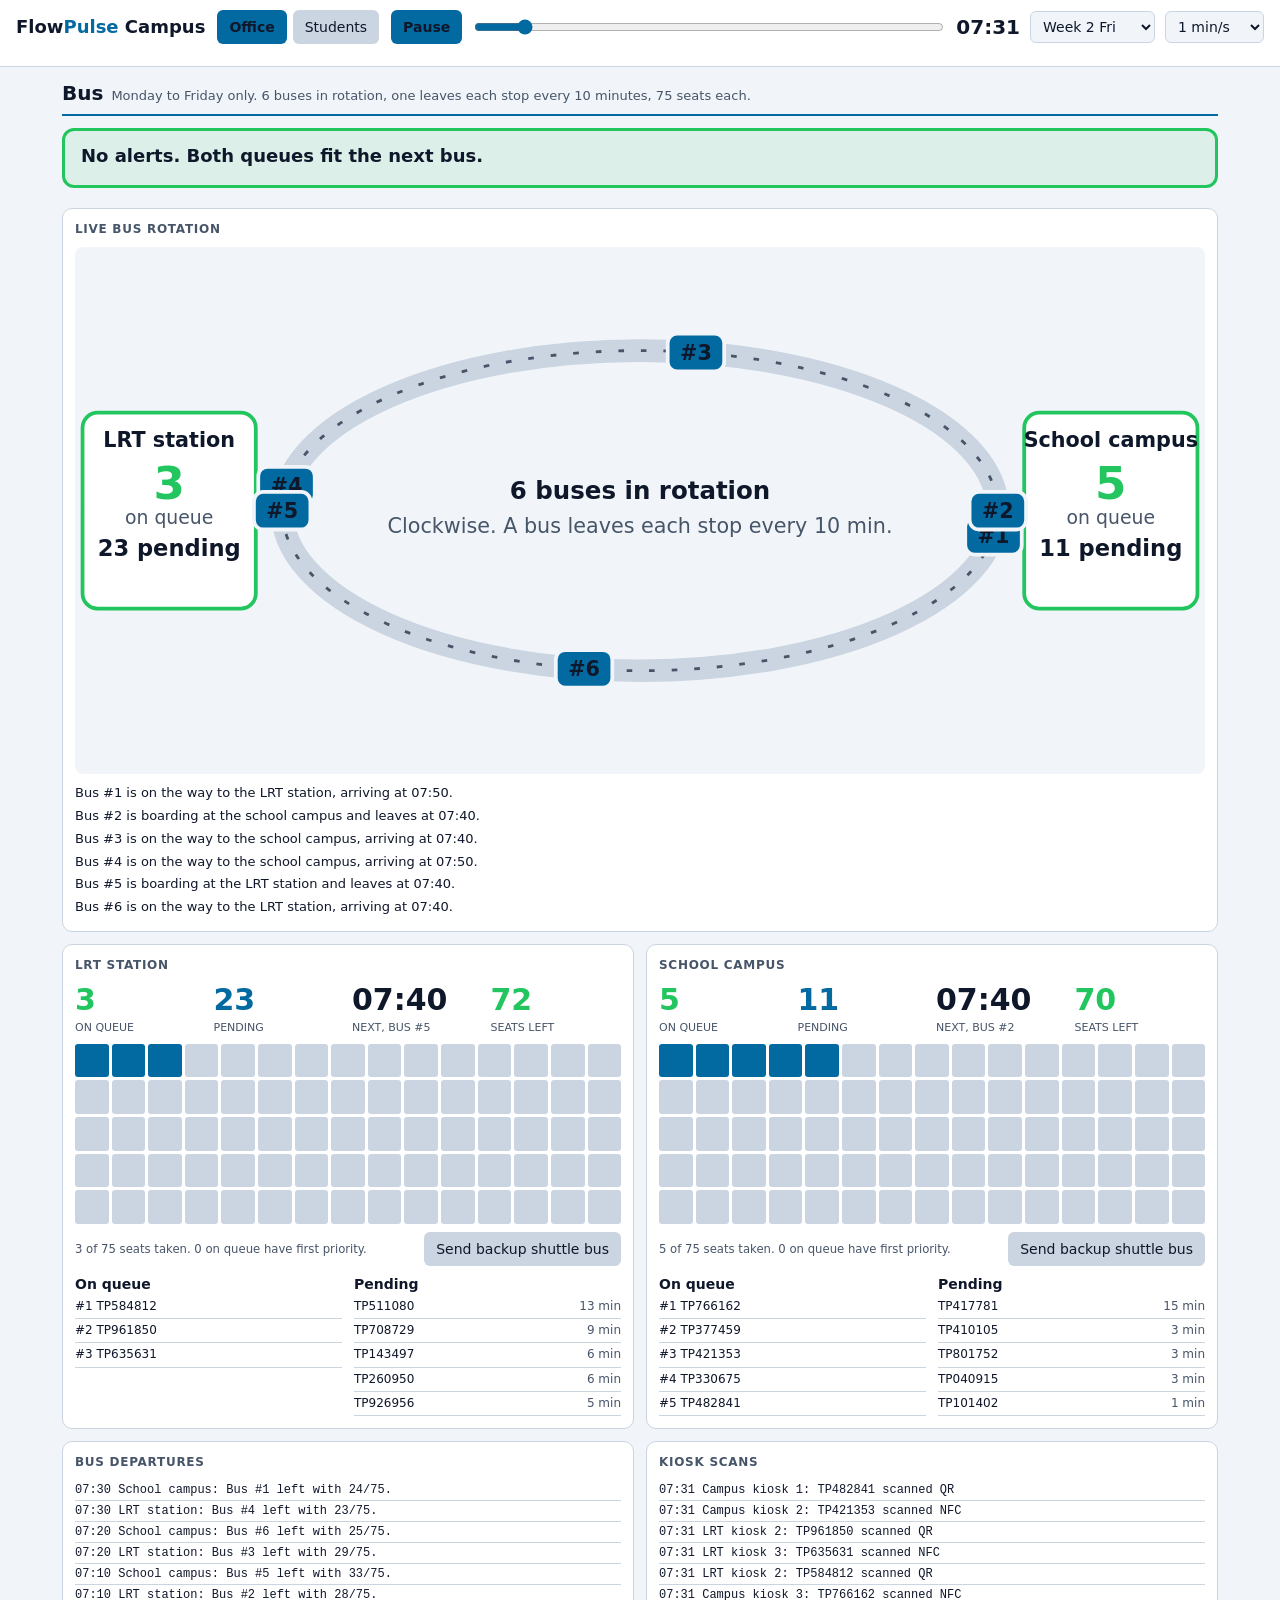
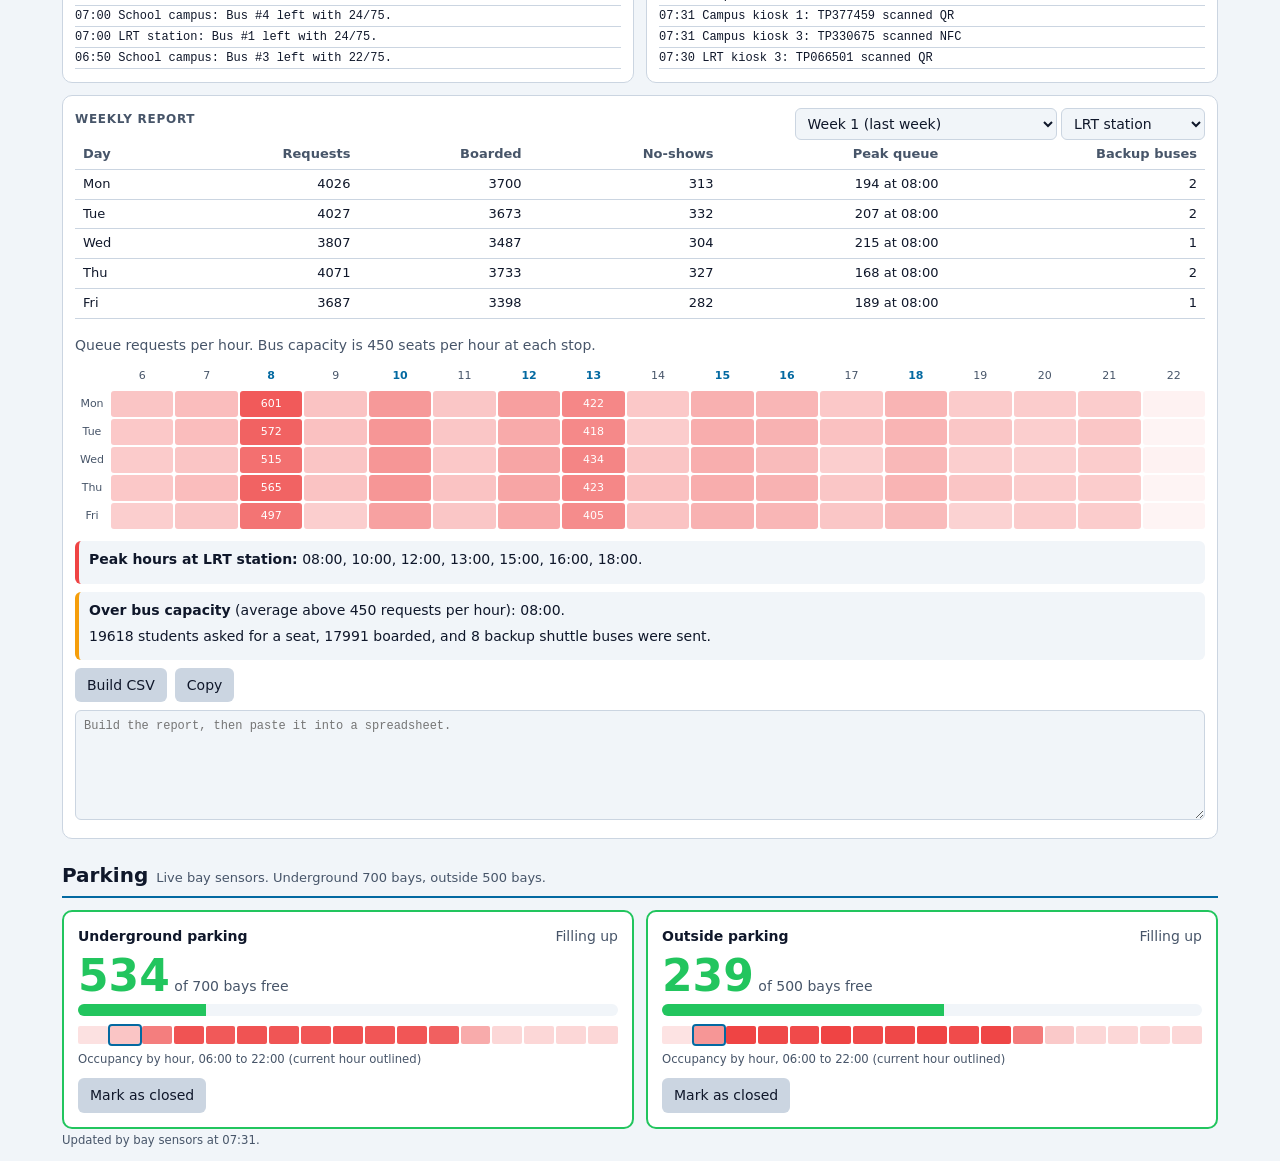
==== index.html @ 13218a38 "Add files via upload" ====
<!DOCTYPE html>
<html lang="en">
<head>
<meta charset="utf-8">
<meta name="viewport" content="width=device-width, initial-scale=1, viewport-fit=cover">
<title>FlowPulse Campus</title>
<link rel="icon" href="assets/favicon.svg" type="image/svg+xml">
<link rel="stylesheet" href="css/main.css">
<link rel="stylesheet" href="css/components.css">
</head>
<body>
<header>
<div class="logo">Flow<i>Pulse</i> Campus</div>
<nav><button id="nO" class="on" onclick="view('office')">Office</button><button id="nS" onclick="view('student')">Students</button></nav>
<div class="ctl"><button id="play" class="pri" onclick="toggle()">Pause</button><input id="sl" type="range" min="360" max="1320" step="1" aria-label="Time of day"><span class="clock" id="clk"></span>
<select id="day" aria-label="Simulated day"></select>
<select id="spd" aria-label="Speed"><option value="1">1 min/s</option><option value="2">2 min/s</option><option value="6">6 min/s</option><option value="20">20 min/s</option></select></div>
<div class="note" id="note" role="status"></div>
</header>

<main id="office" class="wrap">
<section>
<h1 class="sh">Bus<small>Monday to Friday only. 6 buses in rotation, one leaves each stop every 10 minutes, 75 seats each.</small></h1>
<div id="alerts"></div>
<div class="card"><h2>Live bus rotation</h2><div id="map"></div></div>
<div class="twoeq" id="stops"></div>
<div class="twoeq">
<div class="card"><h2>Bus departures</h2><div class="log" id="deps"></div></div>
<div class="card"><h2>Kiosk scans</h2><div class="log" id="scans"></div></div>
</div>
<div class="card"><div class="row"><h2>Weekly report</h2><span><select id="wk" aria-label="Week"></select> <select id="ws" aria-label="Stop"><option value="L">LRT station</option><option value="C">School campus</option></select></span></div>
<div id="wsum"></div>
<div class="mut" style="margin:4px 0 8px">Queue requests per hour. Bus capacity is 450 seats per hour at each stop.</div>
<div class="heat"><div class="hg" id="grid"></div></div>
<div id="ins" style="margin-top:12px"></div>
<div class="row" style="justify-content:flex-start"><button onclick="report()">Build CSV</button><button onclick="copyRep()">Copy</button><small id="repmsg"></small></div>
<textarea id="rep" readonly placeholder="Build the report, then paste it into a spreadsheet."></textarea></div>
</section>
<section>
<h1 class="sh">Parking<small>Live bay sensors. Underground 700 bays, outside 500 bays.</small></h1>
<div id="parkO"></div>
</section>
</main>

<main id="student" class="wrap">
<section><h1 class="sh">Bus<small>Monday to Friday only</small></h1><div class="card" id="busS"></div></section>
<section><h1 class="sh">Parking</h1><div id="parkS"></div></section>
</main>

<script src="js/config.js"></script>
<script src="js/mockData.js"></script>
<script src="js/queue.js"></script>
<script src="js/history.js"></script>
<script src="js/parking.js"></script>
<script src="js/map.js"></script>
<script src="js/office.js"></script>
<script src="js/student.js"></script>
<script src="js/app.js"></script>
</body>
</html>
---- css/main.css ----
/* FlowPulse Campus - main.css
   Design tokens, base elements, header and page layout. */

:root{--bg:#0F172A;--panel:#1E293B;--line:#334155;--tx:#E2E8F0;--mut:#94A3B8;--ok:#22C55E;--warn:#F59E0B;--crit:#EF4444;--acc:#38BDF8;--hot:239,68,68;color-scheme:dark;box-sizing:border-box;padding-top:env(safe-area-inset-top,0px);padding-bottom:env(safe-area-inset-bottom,0px)}
@media (prefers-color-scheme:light){:root{--bg:#F1F5F9;--panel:#FFFFFF;--line:#CBD5E1;--tx:#0F172A;--mut:#475569;--acc:#0369A1;color-scheme:light}}
html{scroll-padding-top:env(safe-area-inset-top,0px)}
*{box-sizing:border-box}
body{margin:0;background:var(--bg);color:var(--tx);font:14px/1.45 Inter,"Segoe UI",system-ui,sans-serif}
button,select{font:inherit;color:inherit}
button{background:var(--line);border:0;border-radius:6px;padding:7px 12px;cursor:pointer;min-height:34px}
button:hover{filter:brightness(1.15)}
button:focus-visible,select:focus-visible{outline:2px solid var(--acc);outline-offset:2px}
button.pri,button.on{background:var(--acc);color:#0F172A;font-weight:600}
button:disabled{opacity:.45;cursor:not-allowed}
button.big{width:100%;padding:14px;font-size:16px;min-height:48px;margin-top:8px}
select{background:var(--bg);border:1px solid var(--line);border-radius:6px;padding:6px 8px}
header{display:flex;flex-wrap:wrap;gap:12px;align-items:center;padding:10px 16px;border-bottom:1px solid var(--line);background:var(--panel)}
.logo{font-weight:700;font-size:18px}.logo i{color:var(--acc);font-style:normal}
nav{display:flex;gap:6px}
.clock{font-size:20px;font-weight:700;font-variant-numeric:tabular-nums;min-width:62px}
.ctl{display:flex;align-items:center;gap:10px;flex:1;min-width:260px;flex-wrap:wrap}
.ctl input[type=range]{flex:1;min-width:120px;accent-color:var(--acc)}
.note{flex-basis:100%;font-size:13px;color:var(--warn);min-height:0}
.wrap{max-width:1180px;margin:0 auto;padding:12px;display:flex;flex-direction:column;gap:22px}
section{display:flex;flex-direction:column;gap:12px;min-width:0}
.sh{font-size:20px;margin:0;font-weight:700;padding-bottom:6px;border-bottom:2px solid var(--acc)}
.sh small{font-size:13px;font-weight:400;color:var(--mut);margin-left:8px}
.twoeq{display:grid;grid-template-columns:1fr 1fr;gap:12px;align-items:start}
#student{display:none;max-width:560px}
#student .twoeq{grid-template-columns:1fr}
body.sv #office{display:none}body.sv #student{display:flex}
@media (max-width:900px){.twoeq,.lg{grid-template-columns:1fr}}
---- css/components.css ----
/* FlowPulse Campus - components.css
   Cards, alerts, queue panels, seat grid, map, heatmap, tables, parking and student tiles. */

.abig{border:3px solid var(--crit);background:rgba(239,68,68,.14);border-radius:12px;padding:18px;display:flex;gap:16px;align-items:center;justify-content:space-between;flex-wrap:wrap;margin-bottom:8px}
.abig h3{margin:0 0 4px;font-size:24px}.abig p{margin:0;font-size:16px}
.abig button{font-size:18px;padding:14px 22px;background:var(--crit);color:#fff;font-weight:700;min-height:56px}
.abig.ok{border-color:var(--ok);background:rgba(34,197,94,.1)}.abig.ok h3{font-size:18px}.abig.calm{padding:12px 16px}
.card{background:var(--panel);border:1px solid var(--line);border-radius:10px;padding:12px;min-width:0}
h2{font-size:12px;text-transform:uppercase;color:var(--mut);margin:0 0 8px;font-weight:600;letter-spacing:.06em}
.mks{display:grid;grid-template-columns:repeat(4,1fr);gap:8px;margin-bottom:8px}
.mk b{display:block;font-size:30px;line-height:1.1;font-weight:700;font-variant-numeric:tabular-nums}
.mk small{font-size:11px;text-transform:uppercase}
.item{border-left:4px solid var(--mut);background:var(--bg);border-radius:6px;padding:8px 10px;margin-bottom:8px}
.item.crit{border-color:var(--crit)}.item.warn{border-color:var(--warn)}.item.ok{border-color:var(--ok)}.item.info{border-color:var(--acc)}
.item p{margin:0 0 6px}.mut,small{color:var(--mut)}
.bar{display:flex;height:12px;background:var(--bg);border-radius:6px;overflow:hidden;margin:6px 0 4px}.bar span{display:block;height:100%}
.row{display:flex;justify-content:space-between;align-items:center;gap:8px;flex-wrap:wrap}
.seats{display:grid;grid-template-columns:repeat(15,1fr);gap:3px;margin:8px 0}.seats i{aspect-ratio:1;border-radius:3px}
.lg{display:grid;grid-template-columns:1fr 1fr;gap:12px}
.lg ol{margin:0;padding:0;list-style:none;font-size:12px}.lg li{padding:3px 0;border-bottom:1px solid var(--line);display:flex;justify-content:space-between;gap:6px;font-variant-numeric:tabular-nums}
.pill{font-size:11px;border-radius:10px;padding:1px 7px;background:var(--warn);color:#0F172A;font-weight:600}
svg.map{width:100%;height:auto;display:block;background:var(--bg);border-radius:8px}
.blines{margin-top:8px;font-size:13px}.blines div{padding:2px 0}
.heat{overflow-x:auto}
.hg{display:grid;grid-template-columns:34px repeat(17,minmax(28px,1fr));gap:2px;min-width:580px;font-size:11px;color:var(--mut)}
.hg div{height:26px;border-radius:3px;display:flex;align-items:center;justify-content:center}
.hg .pk{color:var(--acc);font-weight:700}
.tbl{width:100%;border-collapse:collapse;font-size:13px;margin-bottom:12px;font-variant-numeric:tabular-nums}
.tbl th,.tbl td{padding:5px 8px;text-align:right;border-bottom:1px solid var(--line)}
.tbl th:first-child,.tbl td:first-child{text-align:left}.tbl th{color:var(--mut);font-weight:600}
.tblw{overflow-x:auto}
.log{font:12px ui-monospace,Consolas,monospace;max-height:190px;overflow:auto}
.log div{padding:3px 0;border-bottom:1px solid var(--line)}
textarea{width:100%;height:110px;background:var(--bg);border:1px solid var(--line);border-radius:6px;color:var(--tx);font:12px ui-monospace,Consolas,monospace;padding:8px;margin-top:8px}
.lot{background:var(--panel);border:2px solid var(--line);border-radius:10px;padding:14px}
.lot.ok{border-color:var(--ok)}.lot.warn{border-color:var(--warn)}.lot.crit{border-color:var(--crit)}
.lot b.n{font-size:44px;line-height:1;font-variant-numeric:tabular-nums}
.lot.sv b.n{font-size:88px;font-weight:800}.lot.sv .of{font-size:18px}.lot.sv .nm{font-size:20px}
.strip{display:grid;grid-template-columns:repeat(17,1fr);gap:2px;margin:10px 0 4px}.strip i{height:18px;border-radius:2px}
.tiles{display:grid;grid-template-columns:1fr 1fr;gap:10px;margin:10px 0}
.tile{background:var(--panel);border-radius:10px;padding:12px 8px;text-align:center}
.tile b{display:block;font-size:64px;line-height:1;font-weight:800;font-variant-numeric:tabular-nums}
.tile span{font-size:15px;color:var(--mut)}
.state{border:2px solid var(--line);border-radius:10px;padding:14px;margin-top:10px;background:var(--bg)}
.state.ok{border-color:var(--ok)}.state.warn{border-color:var(--warn)}.state.crit{border-color:var(--crit)}.state.info{border-color:var(--acc)}
.state p{margin:6px 0}
@media (max-width:640px){.mk b{font-size:24px}}
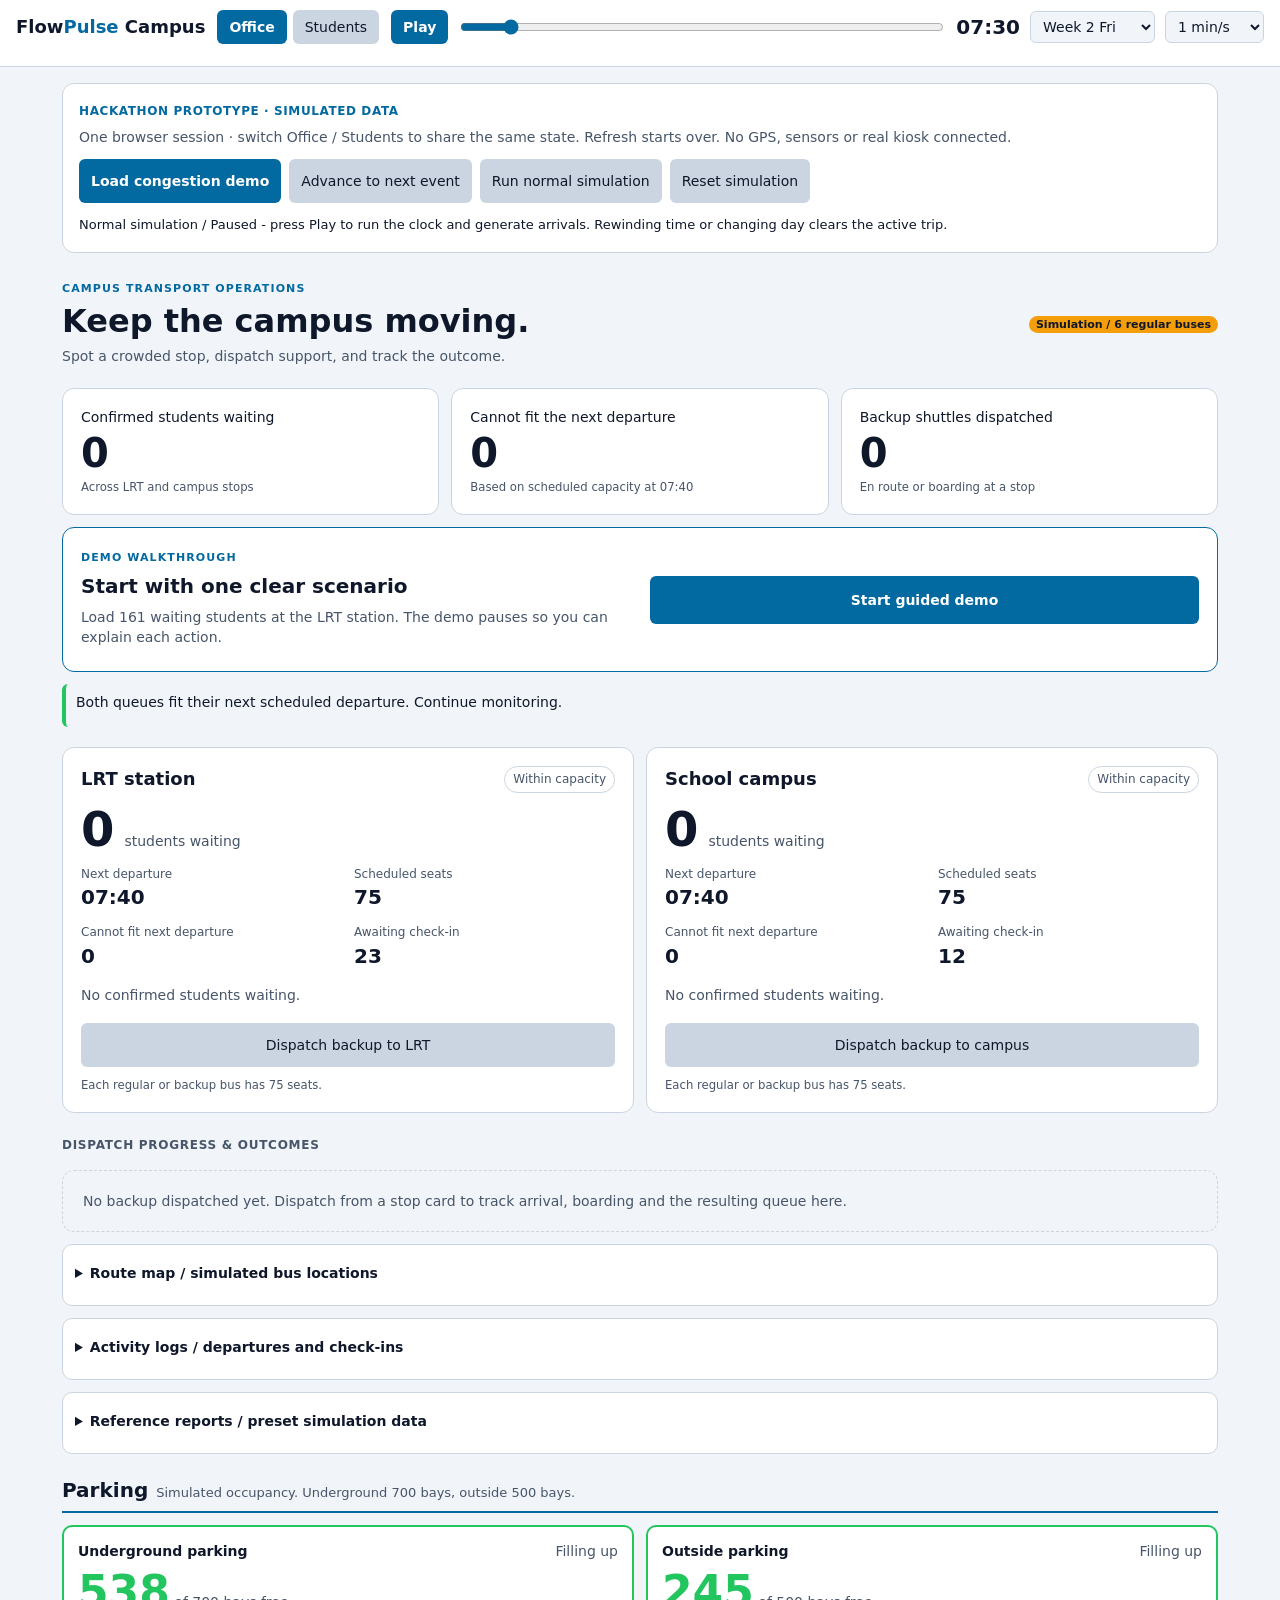
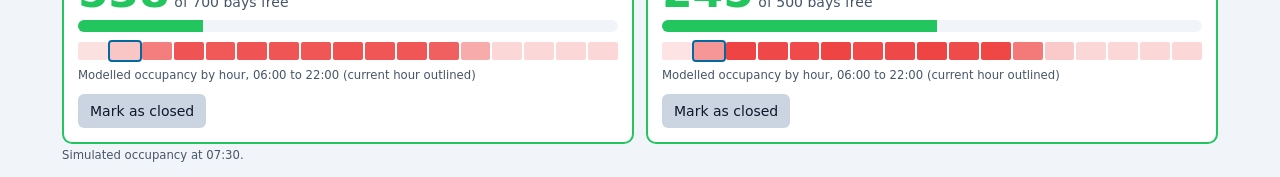
==== commit b75301b6: "Add files via upload" ====
--- a/index.html
+++ b/index.html
@@ -1,60 +1,76 @@
-<!DOCTYPE html>
-<html lang="en">
-<head>
-<meta charset="utf-8">
-<meta name="viewport" content="width=device-width, initial-scale=1, viewport-fit=cover">
-<title>FlowPulse Campus</title>
-<link rel="icon" href="assets/favicon.svg" type="image/svg+xml">
-<link rel="stylesheet" href="css/main.css">
-<link rel="stylesheet" href="css/components.css">
-</head>
-<body>
-<header>
-<div class="logo">Flow<i>Pulse</i> Campus</div>
-<nav><button id="nO" class="on" onclick="view('office')">Office</button><button id="nS" onclick="view('student')">Students</button></nav>
-<div class="ctl"><button id="play" class="pri" onclick="toggle()">Pause</button><input id="sl" type="range" min="360" max="1320" step="1" aria-label="Time of day"><span class="clock" id="clk"></span>
-<select id="day" aria-label="Simulated day"></select>
-<select id="spd" aria-label="Speed"><option value="1">1 min/s</option><option value="2">2 min/s</option><option value="6">6 min/s</option><option value="20">20 min/s</option></select></div>
-<div class="note" id="note" role="status"></div>
-</header>
-
-<main id="office" class="wrap">
-<section>
-<h1 class="sh">Bus<small>Monday to Friday only. 6 buses in rotation, one leaves each stop every 10 minutes, 75 seats each.</small></h1>
-<div id="alerts"></div>
-<div class="card"><h2>Live bus rotation</h2><div id="map"></div></div>
-<div class="twoeq" id="stops"></div>
-<div class="twoeq">
-<div class="card"><h2>Bus departures</h2><div class="log" id="deps"></div></div>
-<div class="card"><h2>Kiosk scans</h2><div class="log" id="scans"></div></div>
-</div>
-<div class="card"><div class="row"><h2>Weekly report</h2><span><select id="wk" aria-label="Week"></select> <select id="ws" aria-label="Stop"><option value="L">LRT station</option><option value="C">School campus</option></select></span></div>
-<div id="wsum"></div>
-<div class="mut" style="margin:4px 0 8px">Queue requests per hour. Bus capacity is 450 seats per hour at each stop.</div>
-<div class="heat"><div class="hg" id="grid"></div></div>
-<div id="ins" style="margin-top:12px"></div>
-<div class="row" style="justify-content:flex-start"><button onclick="report()">Build CSV</button><button onclick="copyRep()">Copy</button><small id="repmsg"></small></div>
-<textarea id="rep" readonly placeholder="Build the report, then paste it into a spreadsheet."></textarea></div>
-</section>
-<section>
-<h1 class="sh">Parking<small>Live bay sensors. Underground 700 bays, outside 500 bays.</small></h1>
-<div id="parkO"></div>
-</section>
-</main>
-
-<main id="student" class="wrap">
-<section><h1 class="sh">Bus<small>Monday to Friday only</small></h1><div class="card" id="busS"></div></section>
-<section><h1 class="sh">Parking</h1><div id="parkS"></div></section>
-</main>
-
-<script src="js/config.js"></script>
-<script src="js/mockData.js"></script>
-<script src="js/queue.js"></script>
-<script src="js/history.js"></script>
-<script src="js/parking.js"></script>
-<script src="js/map.js"></script>
-<script src="js/office.js"></script>
-<script src="js/student.js"></script>
-<script src="js/app.js"></script>
-</body>
-</html>
+<!DOCTYPE html>
+<html lang="en">
+<head>
+<meta charset="utf-8">
+<meta name="viewport" content="width=device-width, initial-scale=1, viewport-fit=cover">
+<title>FlowPulse Campus</title>
+<link rel="icon" href="assets/favicon.svg" type="image/svg+xml">
+<link rel="stylesheet" href="css/main.css">
+<link rel="stylesheet" href="css/components.css">
+</head>
+<body>
+<header>
+<div class="logo">Flow<i>Pulse</i> Campus</div>
+<nav><button id="nO" class="on" onclick="view('office')">Office</button><button id="nS" onclick="view('student')">Students</button></nav>
+<div class="ctl"><button id="play" class="pri" onclick="toggle()">Pause</button><input id="sl" type="range" min="360" max="1340" step="1" aria-label="Time of day"><span class="clock" id="clk"></span>
+<select id="day" aria-label="Simulated day"></select>
+<select id="spd" aria-label="Speed"><option value="1">1 min/s</option><option value="2">2 min/s</option><option value="6">6 min/s</option><option value="20">20 min/s</option></select></div>
+<div class="note" id="note" role="status"></div>
+</header>
+<aside class="demo-bar">
+<div><strong>HACKATHON PROTOTYPE · SIMULATED DATA</strong><p>One browser session · switch Office / Students to share the same state. Refresh starts over. No GPS, sensors or real kiosk connected.</p></div>
+<div class="demo-actions"><button class="pri" onclick="loadDemo()">Load congestion demo</button><button onclick="advanceDemo()">Advance to next event</button><button onclick="resumeTraffic()">Run normal simulation</button><button onclick="resetDemo()">Reset simulation</button></div>
+<div id="demoProgress" role="status"></div>
+</aside>
+
+<main id="office" class="wrap">
+<section>
+<div class="ops-heading"><div><span class="eyebrow">CAMPUS TRANSPORT OPERATIONS</span><h1>Keep the campus moving.</h1><p>Spot a crowded stop, dispatch support, and track the outcome.</p></div><span class="pill">Simulation / 6 regular buses</span></div>
+<div id="overview" class="overview"></div>
+<div id="guide"></div>
+<div id="alerts"></div>
+<div class="twoeq" id="stops"></div>
+<section class="response-section"><h2>Dispatch progress &amp; outcomes</h2><div id="responses"></div></section>
+<details class="card secondary"><summary>Route map / simulated bus locations</summary><div id="map"></div></details>
+<details class="card secondary"><summary>Activity logs / departures and check-ins</summary>
+<div class="twoeq">
+<div class="card"><h2>Bus departures</h2><div class="log" id="deps"></div></div>
+<div class="card"><h2>Kiosk scans</h2><div class="log" id="scans"></div></div>
+</div>
+</details>
+<details class="card secondary"><summary>Reference reports / preset simulation data</summary><div class="row"><h2>Preset simulation report</h2><span><select id="wk" aria-label="Week"></select> <select id="ws" aria-label="Stop"><option value="L">LRT station</option><option value="C">School campus</option></select></span></div>
+<p class="mut">Reference scenarios for two full simulated weeks, including future hours. This model automatically adds a backup at departures with over 150 queued students. It does not record your live demo actions or prove real-world impact.</p>
+<div id="wsum"></div>
+<div class="mut" style="margin:4px 0 8px">Queue requests per hour. Bus capacity is 450 seats per hour at each stop.</div>
+<div class="heat"><div class="hg" id="grid"></div></div>
+<div id="ins" style="margin-top:12px"></div>
+<div class="row" style="justify-content:flex-start"><button onclick="report()">Build CSV</button><button onclick="copyRep()">Copy</button><small id="repmsg"></small></div>
+<textarea id="rep" readonly placeholder="Build the report, then paste it into a spreadsheet."></textarea></details>
+</section>
+<section>
+<h1 class="sh">Parking<small>Simulated occupancy. Underground 700 bays, outside 500 bays.</small></h1>
+<div id="parkO"></div>
+</section>
+</main>
+
+<main id="student" class="wrap">
+<div class="student-context"><span>STUDENT SHUTTLE</span><small id="studentStatus"></small></div>
+
+<section aria-label="Your shuttle journey"><div class="card student-card" id="busS"></div></section>
+<details class="card secondary student-parking"><summary>Driving instead? Check parking availability</summary><p class="mut">Simulated parking data</p><div id="parkS"></div></details>
+<footer class="student-footer"><p>Prototype with simulated data. This page shares state with the Office view in the same browser tab.</p><a href="#office">Presenter: return to Office demo</a></footer>
+</main>
+
+<script src="js/config.js"></script>
+<script src="js/mockData.js"></script>
+<script src="js/queue.js"></script>
+<script src="js/history.js"></script>
+<script src="js/parking.js"></script>
+<script src="js/map.js"></script>
+<script src="js/operations.js"></script>
+<script src="js/office.js"></script>
+<script src="js/student.js"></script>
+<script src="js/app.js"></script>
+</body>
+</html>
+
--- a/css/main.css
+++ b/css/main.css
@@ -30,3 +30,4 @@
 #student .twoeq{grid-template-columns:1fr}
 body.sv #office{display:none}body.sv #student{display:flex}
 @media (max-width:900px){.twoeq,.lg{grid-template-columns:1fr}}
+
--- a/css/components.css
+++ b/css/components.css
@@ -1,47 +1,77 @@
-/* FlowPulse Campus - components.css
-   Cards, alerts, queue panels, seat grid, map, heatmap, tables, parking and student tiles. */
-
-.abig{border:3px solid var(--crit);background:rgba(239,68,68,.14);border-radius:12px;padding:18px;display:flex;gap:16px;align-items:center;justify-content:space-between;flex-wrap:wrap;margin-bottom:8px}
-.abig h3{margin:0 0 4px;font-size:24px}.abig p{margin:0;font-size:16px}
-.abig button{font-size:18px;padding:14px 22px;background:var(--crit);color:#fff;font-weight:700;min-height:56px}
-.abig.ok{border-color:var(--ok);background:rgba(34,197,94,.1)}.abig.ok h3{font-size:18px}.abig.calm{padding:12px 16px}
-.card{background:var(--panel);border:1px solid var(--line);border-radius:10px;padding:12px;min-width:0}
-h2{font-size:12px;text-transform:uppercase;color:var(--mut);margin:0 0 8px;font-weight:600;letter-spacing:.06em}
-.mks{display:grid;grid-template-columns:repeat(4,1fr);gap:8px;margin-bottom:8px}
-.mk b{display:block;font-size:30px;line-height:1.1;font-weight:700;font-variant-numeric:tabular-nums}
-.mk small{font-size:11px;text-transform:uppercase}
-.item{border-left:4px solid var(--mut);background:var(--bg);border-radius:6px;padding:8px 10px;margin-bottom:8px}
-.item.crit{border-color:var(--crit)}.item.warn{border-color:var(--warn)}.item.ok{border-color:var(--ok)}.item.info{border-color:var(--acc)}
-.item p{margin:0 0 6px}.mut,small{color:var(--mut)}
-.bar{display:flex;height:12px;background:var(--bg);border-radius:6px;overflow:hidden;margin:6px 0 4px}.bar span{display:block;height:100%}
-.row{display:flex;justify-content:space-between;align-items:center;gap:8px;flex-wrap:wrap}
-.seats{display:grid;grid-template-columns:repeat(15,1fr);gap:3px;margin:8px 0}.seats i{aspect-ratio:1;border-radius:3px}
-.lg{display:grid;grid-template-columns:1fr 1fr;gap:12px}
-.lg ol{margin:0;padding:0;list-style:none;font-size:12px}.lg li{padding:3px 0;border-bottom:1px solid var(--line);display:flex;justify-content:space-between;gap:6px;font-variant-numeric:tabular-nums}
-.pill{font-size:11px;border-radius:10px;padding:1px 7px;background:var(--warn);color:#0F172A;font-weight:600}
-svg.map{width:100%;height:auto;display:block;background:var(--bg);border-radius:8px}
-.blines{margin-top:8px;font-size:13px}.blines div{padding:2px 0}
-.heat{overflow-x:auto}
-.hg{display:grid;grid-template-columns:34px repeat(17,minmax(28px,1fr));gap:2px;min-width:580px;font-size:11px;color:var(--mut)}
-.hg div{height:26px;border-radius:3px;display:flex;align-items:center;justify-content:center}
-.hg .pk{color:var(--acc);font-weight:700}
-.tbl{width:100%;border-collapse:collapse;font-size:13px;margin-bottom:12px;font-variant-numeric:tabular-nums}
-.tbl th,.tbl td{padding:5px 8px;text-align:right;border-bottom:1px solid var(--line)}
-.tbl th:first-child,.tbl td:first-child{text-align:left}.tbl th{color:var(--mut);font-weight:600}
-.tblw{overflow-x:auto}
-.log{font:12px ui-monospace,Consolas,monospace;max-height:190px;overflow:auto}
-.log div{padding:3px 0;border-bottom:1px solid var(--line)}
-textarea{width:100%;height:110px;background:var(--bg);border:1px solid var(--line);border-radius:6px;color:var(--tx);font:12px ui-monospace,Consolas,monospace;padding:8px;margin-top:8px}
-.lot{background:var(--panel);border:2px solid var(--line);border-radius:10px;padding:14px}
-.lot.ok{border-color:var(--ok)}.lot.warn{border-color:var(--warn)}.lot.crit{border-color:var(--crit)}
-.lot b.n{font-size:44px;line-height:1;font-variant-numeric:tabular-nums}
-.lot.sv b.n{font-size:88px;font-weight:800}.lot.sv .of{font-size:18px}.lot.sv .nm{font-size:20px}
-.strip{display:grid;grid-template-columns:repeat(17,1fr);gap:2px;margin:10px 0 4px}.strip i{height:18px;border-radius:2px}
-.tiles{display:grid;grid-template-columns:1fr 1fr;gap:10px;margin:10px 0}
-.tile{background:var(--panel);border-radius:10px;padding:12px 8px;text-align:center}
-.tile b{display:block;font-size:64px;line-height:1;font-weight:800;font-variant-numeric:tabular-nums}
-.tile span{font-size:15px;color:var(--mut)}
-.state{border:2px solid var(--line);border-radius:10px;padding:14px;margin-top:10px;background:var(--bg)}
-.state.ok{border-color:var(--ok)}.state.warn{border-color:var(--warn)}.state.crit{border-color:var(--crit)}.state.info{border-color:var(--acc)}
-.state p{margin:6px 0}
-@media (max-width:640px){.mk b{font-size:24px}}
+/* FlowPulse Campus - components.css
+   Cards, alerts, queue panels, seat grid, map, heatmap, tables, parking and student tiles. */
+
+.abig{border:3px solid var(--crit);background:rgba(239,68,68,.14);border-radius:12px;padding:18px;display:flex;gap:16px;align-items:center;justify-content:space-between;flex-wrap:wrap;margin-bottom:8px}
+.abig h3{margin:0 0 4px;font-size:24px}.abig p{margin:0;font-size:16px}
+.abig button{font-size:18px;padding:14px 22px;background:var(--crit);color:#fff;font-weight:700;min-height:56px}
+.abig.ok{border-color:var(--ok);background:rgba(34,197,94,.1)}.abig.ok h3{font-size:18px}.abig.calm{padding:12px 16px}
+.card{background:var(--panel);border:1px solid var(--line);border-radius:10px;padding:12px;min-width:0}
+h2{font-size:12px;text-transform:uppercase;color:var(--mut);margin:0 0 8px;font-weight:600;letter-spacing:.06em}
+.mks{display:grid;grid-template-columns:repeat(4,1fr);gap:8px;margin-bottom:8px}
+.mk b{display:block;font-size:30px;line-height:1.1;font-weight:700;font-variant-numeric:tabular-nums}
+.mk small{font-size:11px;text-transform:uppercase}
+.item{border-left:4px solid var(--mut);background:var(--bg);border-radius:6px;padding:8px 10px;margin-bottom:8px}
+.item.crit{border-color:var(--crit)}.item.warn{border-color:var(--warn)}.item.ok{border-color:var(--ok)}.item.info{border-color:var(--acc)}
+.item p{margin:0 0 6px}.mut,small{color:var(--mut)}
+.bar{display:flex;height:12px;background:var(--bg);border-radius:6px;overflow:hidden;margin:6px 0 4px}.bar span{display:block;height:100%}
+.row{display:flex;justify-content:space-between;align-items:center;gap:8px;flex-wrap:wrap}
+.seats{display:grid;grid-template-columns:repeat(15,1fr);gap:3px;margin:8px 0}.seats i{aspect-ratio:1;border-radius:3px}
+.lg{display:grid;grid-template-columns:1fr 1fr;gap:12px}
+.lg ol{margin:0;padding:0;list-style:none;font-size:12px}.lg li{padding:3px 0;border-bottom:1px solid var(--line);display:flex;justify-content:space-between;gap:6px;font-variant-numeric:tabular-nums}
+.pill{font-size:11px;border-radius:10px;padding:1px 7px;background:var(--warn);color:#0F172A;font-weight:600}
+svg.map{width:100%;height:auto;display:block;background:var(--bg);border-radius:8px}
+.blines{margin-top:8px;font-size:13px}.blines div{padding:2px 0}
+.heat{overflow-x:auto}
+.hg{display:grid;grid-template-columns:34px repeat(17,minmax(28px,1fr));gap:2px;min-width:580px;font-size:11px;color:var(--mut)}
+.hg div{height:26px;border-radius:3px;display:flex;align-items:center;justify-content:center}
+.hg .pk{color:var(--acc);font-weight:700}
+.tbl{width:100%;border-collapse:collapse;font-size:13px;margin-bottom:12px;font-variant-numeric:tabular-nums}
+.tbl th,.tbl td{padding:5px 8px;text-align:right;border-bottom:1px solid var(--line)}
+.tbl th:first-child,.tbl td:first-child{text-align:left}.tbl th{color:var(--mut);font-weight:600}
+.tblw{overflow-x:auto}
+.log{font:12px ui-monospace,Consolas,monospace;max-height:190px;overflow:auto}
+.log div{padding:3px 0;border-bottom:1px solid var(--line)}
+textarea{width:100%;height:110px;background:var(--bg);border:1px solid var(--line);border-radius:6px;color:var(--tx);font:12px ui-monospace,Consolas,monospace;padding:8px;margin-top:8px}
+.lot{background:var(--panel);border:2px solid var(--line);border-radius:10px;padding:14px}
+.lot.ok{border-color:var(--ok)}.lot.warn{border-color:var(--warn)}.lot.crit{border-color:var(--crit)}
+.lot b.n{font-size:44px;line-height:1;font-variant-numeric:tabular-nums}
+.lot.sv b.n{font-size:88px;font-weight:800}.lot.sv .of{font-size:18px}.lot.sv .nm{font-size:20px}
+.strip{display:grid;grid-template-columns:repeat(17,1fr);gap:2px;margin:10px 0 4px}.strip i{height:18px;border-radius:2px}
+.tiles{display:grid;grid-template-columns:1fr 1fr;gap:10px;margin:10px 0}
+.tile{background:var(--panel);border-radius:10px;padding:12px 8px;text-align:center}
+.tile b{display:block;font-size:64px;line-height:1;font-weight:800;font-variant-numeric:tabular-nums}
+.tile span{font-size:15px;color:var(--mut)}
+.state{border:2px solid var(--line);border-radius:10px;padding:14px;margin-top:10px;background:var(--bg)}
+.state.ok{border-color:var(--ok)}.state.warn{border-color:var(--warn)}.state.crit{border-color:var(--crit)}.state.info{border-color:var(--acc)}
+.state p{margin:6px 0}
+@media (max-width:640px){.mk b{font-size:24px}}
+.demo-bar{max-width:1156px;margin:16px auto 0;padding:16px;border:1px solid var(--acc);border-radius:12px;background:var(--panel)}
+.demo-bar strong{color:var(--acc);font-size:12px;letter-spacing:.05em}.demo-bar p{margin:6px 0 12px;color:var(--mut)}
+.demo-actions{display:flex;gap:8px;flex-wrap:wrap}.demo-actions button{min-height:44px}
+#demoProgress{margin-top:12px;font-size:13px;line-height:1.6}.position{font-size:44px;font-weight:800;color:var(--acc)}
+.route-details{margin-top:18px}.route-details summary{cursor:pointer;padding:10px 0;font-weight:600}
+@media(max-width:640px){.demo-bar{margin:12px}.mks{grid-template-columns:repeat(2,minmax(0,1fr))}.demo-actions button{flex:1}.tile b{font-size:48px}}
+.ops-heading{display:flex;align-items:center;justify-content:space-between;gap:16px;margin:12px 0 4px}.eyebrow{font-size:11px;font-weight:700;letter-spacing:.1em;color:var(--acc)}
+.ops-heading h1{font-size:32px;line-height:1.15;margin:6px 0}.ops-heading p{margin:6px 0;color:var(--mut)}
+.overview{display:grid;grid-template-columns:repeat(3,minmax(0,1fr));gap:12px}
+.summary-card{background:var(--panel);padding:18px;border:1px solid var(--line);border-radius:12px}.summary-card>span,.summary-card>small{display:block}.summary-card>strong{display:block;font-size:40px;line-height:1.3}.summary-card.attention{border-color:var(--warn)}.summary-card.attention>strong{color:var(--warn)}
+.next-action{border:1px solid var(--acc);border-radius:12px;padding:18px;display:flex;gap:20px;align-items:center;background:var(--panel)}.next-action>div{flex:1;min-width:0}.next-action h2{color:var(--tx);text-transform:none;font-size:20px;letter-spacing:0;margin:5px 0}.next-action p{margin:6px 0;color:var(--mut)}.next-action button{min-height:48px;max-width:100%;flex-shrink:0}
+.stop-card{padding:18px;border-radius:12px}.stop-card h2{font-size:18px;color:var(--tx);text-transform:none;letter-spacing:0;margin:0}.stop-card.congested{border-color:var(--warn)}.status-label{font-size:12px;color:var(--mut);border:1px solid var(--line);padding:4px 8px;border-radius:20px}
+.stop-count{display:flex;align-items:baseline;gap:10px;margin:10px 0}.stop-count strong{font-size:48px;line-height:1.1}.stop-count span{color:var(--mut)}.stop-facts{display:grid;grid-template-columns:1fr 1fr;gap:12px}.stop-facts span,.stop-facts b{display:block}.stop-facts span{color:var(--mut);font-size:12px}.stop-facts b{font-size:20px}.dispatch-button{width:100%;min-height:44px;margin:4px 0 10px}.stop-card>small{display:block}.dispatch-status{padding:10px;border-left:3px solid var(--acc);background:var(--bg);margin-bottom:10px}.dispatch-status p{margin:4px 0}
+.response-section{gap:8px}.response-section>h2{margin-top:12px}.response-card{border:1px solid var(--line);border-radius:12px;padding:18px;background:var(--panel);margin-bottom:10px}.response-card h3{margin:0;font-size:18px}.empty-state{padding:20px;border:1px dashed var(--line);border-radius:12px;color:var(--mut)}
+.dispatch-steps{display:grid;grid-template-columns:repeat(4,minmax(0,1fr));gap:8px;padding:0;margin:16px 0;list-style:none}.dispatch-steps li{border-top:3px solid var(--line);padding-top:8px;color:var(--mut)}.dispatch-steps li.done{border-color:var(--ok)}.dispatch-steps b,.dispatch-steps span{display:block}.dispatch-steps b{color:var(--tx)}.outcome-grid{display:grid;grid-template-columns:repeat(3,minmax(0,1fr));gap:12px;background:var(--bg);padding:14px;border-radius:8px}.outcome-grid strong,.outcome-grid span{display:block}.outcome-grid strong{font-size:30px}.outcome-grid span{font-size:12px;color:var(--mut)}
+.secondary>summary{padding:6px 0;cursor:pointer;font-weight:600;min-height:36px}.secondary[open]>summary{margin-bottom:14px}.demo-bar{border-color:var(--line)}
+@media(prefers-color-scheme:light){button.pri,button.on{color:#fff}}
+@media(max-width:640px){.ops-heading{align-items:flex-start;flex-direction:column}.ops-heading h1{font-size:27px}.overview{grid-template-columns:1fr}.summary-card{padding:12px 16px}.summary-card>strong{font-size:32px}.next-action{flex-direction:column;align-items:stretch}.dispatch-steps{grid-template-columns:repeat(2,minmax(0,1fr))}.outcome-grid{gap:8px}}
+body.sv>.demo-bar{display:none}
+#student{max-width:620px;padding-top:22px}
+.student-context{display:flex;flex-direction:column;gap:4px;color:var(--acc);font-weight:600;font-size:12px;letter-spacing:.04em}.student-context small{font-weight:400;letter-spacing:0}
+.student-card{padding:24px;border-radius:18px}.student-heading h1{font-size:28px;line-height:1.2;margin:10px 0}.student-heading p{color:var(--mut);margin:10px 0 20px}
+.journey-steps{display:grid;grid-template-columns:repeat(3,minmax(0,1fr));gap:8px;list-style:none;padding:0;margin:0 0 28px;color:var(--mut);font-size:12px}.journey-steps li{border-bottom:2px solid var(--line);padding-bottom:10px}.journey-steps li.current{border-color:var(--acc);color:var(--tx)}.journey-steps span{display:inline-flex;width:22px;height:22px;align-items:center;justify-content:center;background:var(--line);border-radius:50%;margin-right:4px}
+.station-choices{display:grid;gap:12px;margin:18px 0}.station-choice{display:flex;align-items:center;text-align:left;gap:12px;padding:16px;background:var(--bg);border:2px solid var(--line);border-radius:12px;min-height:100px}.station-choice.selected{border-color:var(--acc)}.station-choice>span:nth-child(2){flex:1;min-width:0}.station-choice b,.station-choice small{display:block}.station-choice b{font-size:17px;margin-bottom:4px}.station-choice>span:last-child{font-size:11px;color:var(--acc)}.station-icon{border-radius:10px;padding:12px;background:var(--line);font-weight:700}
+.ticket-card,.ride-card,.departure-card{padding:20px;border:1px solid var(--line);border-radius:12px;background:var(--bg);margin:16px 0}.ticket-card>span,.ride-card>span,.departure-card>span{display:block;color:var(--mut);font-size:13px}.ticket-card>strong,.ride-card>strong{display:block;font-size:30px;margin-top:8px}.ride-card{border-color:var(--ok)}.departure-card>b{display:block;font-size:32px;margin-top:5px}.departure-card p{margin:5px 0}
+.queue-ticket{display:grid;grid-template-columns:1fr 1fr;gap:12px;margin:20px 0}.queue-ticket>div{padding:18px;background:var(--bg);border-radius:12px;min-width:0}.queue-ticket span{display:block;color:var(--mut)}.queue-ticket strong{font-size:42px;display:block;color:var(--acc)}.queue-ticket strong small{font-size:18px;color:inherit}.quiet-button{background:transparent;border:1px solid var(--line);min-height:44px;width:100%;margin:8px 0}
+.student-footer{color:var(--mut);font-size:12px;text-align:center;padding:0 14px 20px}.student-footer a{color:var(--mut);text-underline-offset:3px}.student-parking .lot.sv b.n{font-size:56px}
+@media(max-width:420px){.student-card{padding:16px}.student-heading h1{font-size:25px}.station-icon{display:none}.station-choice{gap:8px;padding:12px}.queue-ticket>div{padding:12px}.queue-ticket strong{font-size:34px}.journey-steps{font-size:11px;gap:4px}}
+.guide-actions{display:flex;flex-direction:column;gap:8px}.guide-actions button{white-space:normal}
+
